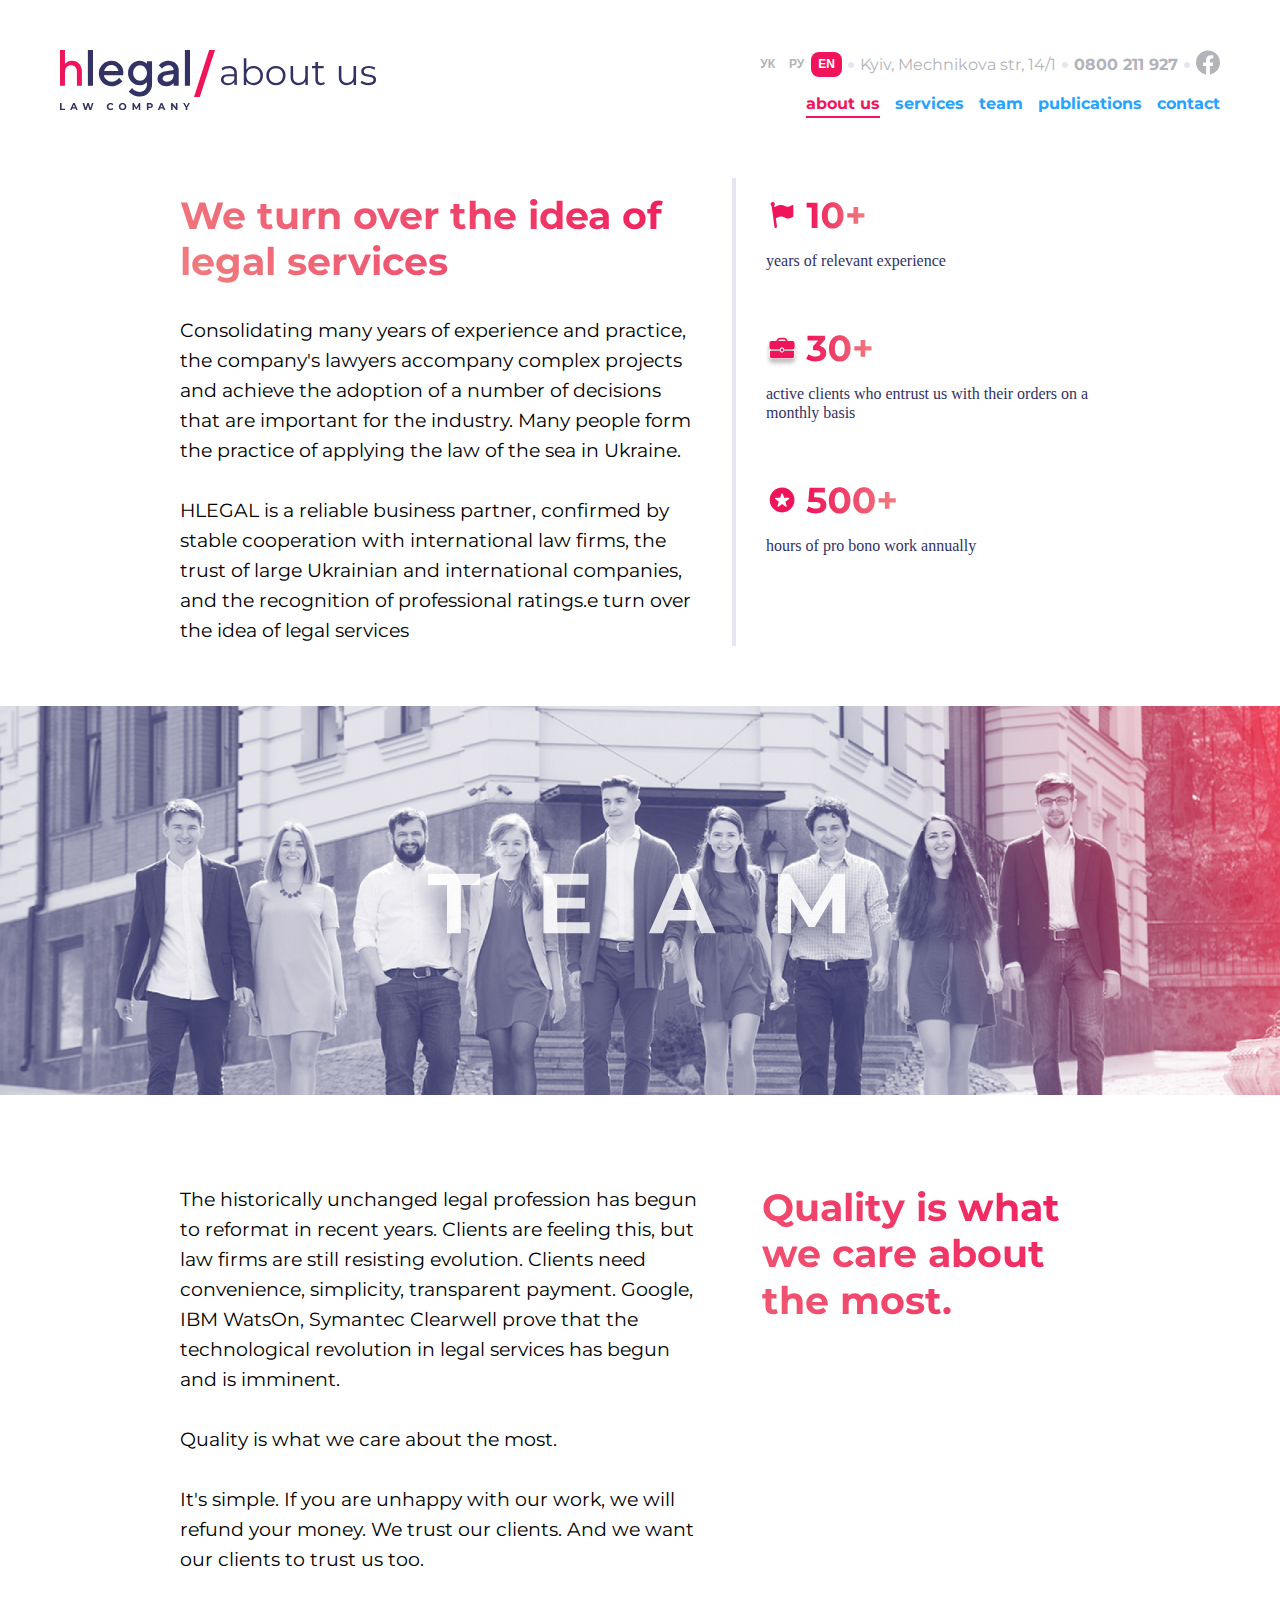
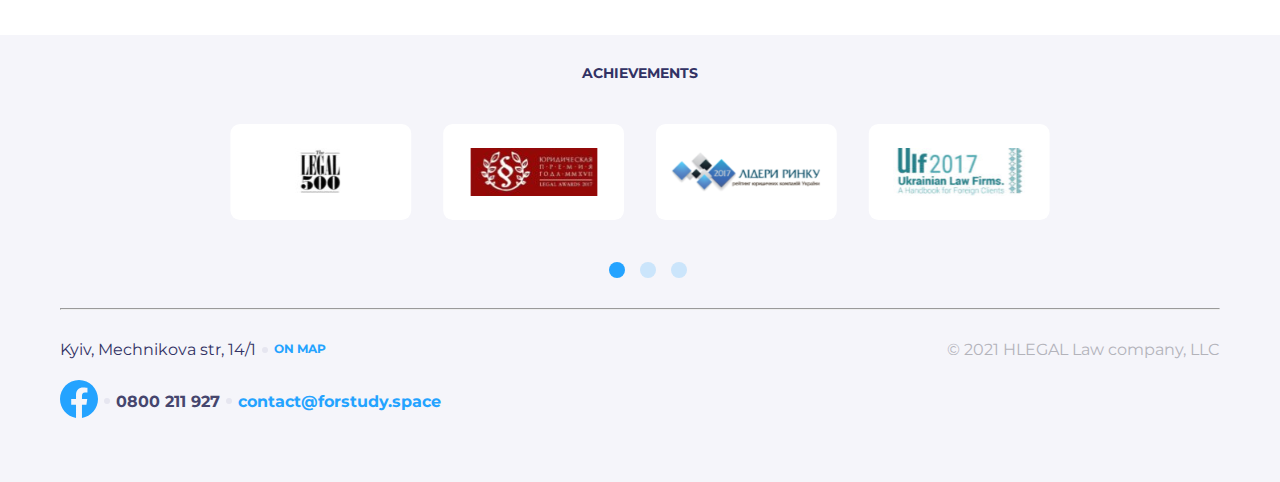
==== pages/about.html @ b64342c0 "all changes added to file" ====
<!DOCTYPE html>
<html lang="en">
<head>
    <meta charset="UTF-8">
    <meta name="viewport" content="width=device-width, initial-scale=1.0">
    <title>About</title>
    <link rel="stylesheet" href="../css/about.css">
</head>
<body>
    <header class="header-light">
        <div class="header-left">
            <div class="header-logo"><img src="../img_about/Logo.svg" alt="img"></div>
        </div>
        <div class="header-right">
            <div class="header-right-info">
                <div class="header-right-info__buttons">
                    <button class="header-button">УК</button>
                    <button class="header-button">РУ</button>
                    <button class="active">EN</button>
                </div>
                <div class="dot"></div>
                <span>Kyiv, Mechnikova str, 14/1</span>
                <div class="dot"></div>
                <a href="tel:0800 211 927">0800 211 927</a>
                <div class="dot"></div>
                <div class="header-icon">
                    <svg width="24" height="25" viewBox="0 0 24 25" fill="none" xmlns="http://www.w3.org/2000/svg">
                        <path
                            d="M24 12.5733C24 5.90541 18.6274 0.5 12 0.5C5.37258 0.5 0 5.90541 0 12.5733C0 18.5995 4.38823 23.5943 10.125 24.5V16.0633H7.07813V12.5733H10.125V9.91343C10.125 6.88755 11.9165 5.21615 14.6576 5.21615C15.9705 5.21615 17.3438 5.45195 17.3438 5.45195V8.42313H15.8306C14.3399 8.42313 13.875 9.35379 13.875 10.3086V12.5733H17.2031L16.6711 16.0633H13.875V24.5C19.6118 23.5943 24 18.5995 24 12.5733Z"
                            fill="#B3B3BA" />
                    </svg>
                </div>
            </div>
            <div class="header-logo__mobile"><img src="../img_about/mobile.svg" alt=""></div>
            <div class="header-nav">
                <a class="current" href="#">about us</a>
                <a href="#">services</a>
                <a href="#">team</a>
                <a href="#">publications</a>
                <a href="#">contact</a>
            </div>
        </div>
    </header>
    <div class="header-mobile">
        <div class="header-mobile__top">
            <div class="header-right-info__buttons">
                <button class="header-button">УК</button>
                <button class="header-button">РУ</button>
                <button class="active">EN</button>
            </div>
            <a href="tel:0800 211 927">0800 211 927</a>
        </div>
        <div class="header-mobile__bottom">
            <div class="header-mobile__img"><img src="../img_about/mobile.svg" alt="img"></div>
            <ul class="menu">
                <li><a class="menuItem__current" href="#">about us</a></li>
                <li><a class="menuItem" href="#">послуги</a></li>
                <li><a class="menuItem" href="#">команда</a></li>
                <li><a class="menuItem" href="#">публікації</a></li>
                <li><a class="menuItem" href="#">контакти</a></li>
            </ul>
            <button class="hamburger">
                <i class="menuIcon material-icons"><svg xmlns="http://www.w3.org/2000/svg" height="32px" viewBox="0 0 24 24" width="32px" fill="#323264">
                    <path d="M0 0h24v24H0z" fill="none" />
                    <path d="M3 18h18v-2H3v2zm0-5h18v-2H3v2zm0-7v2h18V6H3z" />
                </svg></i>
                <i class="closeIcon material-icons"><svg xmlns="http://www.w3.org/2000/svg" height="32px" viewBox="0 0 24 24" width="32px" fill="#EC6F5D">
                    <path d="M0 0h24v24H0z" fill="none" />
                    <path d="M19 6.41L17.59 5 12 10.59 6.41 5 5 6.41 10.59 12 5 17.59 6.41 19 12 13.41 17.59 19 19 17.59 13.41 12z" />
                </svg></i>
            </button>
        </div>
    </div>
    <section class="main">
        <div class="main-left">
            <h2>We turn over the idea of legal services</h2>
            <p>Consolidating many years of experience and practice, the company's lawyers accompany complex projects and achieve the
            adoption of a number of decisions that are important for the industry. Many people form the practice of applying the law
            of the sea in Ukraine. <br> <br>
            HLEGAL is a reliable business partner, confirmed by stable cooperation with international law firms, the trust of large
            Ukrainian and international companies, and the recognition of professional ratings.e turn over the idea of legal services</p>
        </div>
        <div class="main-right">
            <div class="article">
                <div><img src="../img_about/1.svg" alt="img"></div>
                <p>years of relevant experience</p>
            </div>
            <div class="article">
                <div><img src="../img_about/2.svg" alt="img"></div>
                <p>active clients who entrust us with their orders on a monthly basis</p>
            </div>
            <div class="article">
                <div><img src="../img_about/3.svg" alt="img"></div>
                <p>hours of pro bono work annually</p>
            </div>
        </div>
    </section>
    <section class="team">
      <div class="main_img"><img src="../img_about/main_img.svg" alt="img"></div>
    </section>
    <section class="description">
          <div class="description-left">
           <p>The historically unchanged legal profession has begun to reformat in recent years. Clients are feeling this, but law
              firms are still resisting evolution. Clients need convenience, simplicity, transparent payment. Google, IBM WatsOn,
              Symantec Clearwell prove that the technological revolution in legal services has begun and is imminent. <br> <br>
              Quality is what we care about the most. <br> <br>
              It's simple. If you are unhappy with our work, we will refund your money. We trust our clients. And we want our clients
              to trust us too.</p>
          </div>
          <div class="description-right">
            <h2>Quality is what we care about the most.</h2>
          </div>
    </section>
    <section class="cards">
        <h3>ACHIEVEMENTS</h3>
        <div class="cards-wrapper">
            <div class="card"><img src="../img_about/image.svg" alt="img"></div>
            <div class="card"><img src="../img_about/image 2.svg" alt="img"></div>
            <div class="card"><img src="../img_about/image 3.svg" alt="img"></div>
            <div class="card"><img src="../img_about/image 4.svg" alt="img"></div>
        </div>
        <div class="divider">
            <div class="current"></div>
            <div></div>
            <div></div>
        </div>
        <div class="divider-mobile">
            <div class="current"></div>
            <div></div>
            <div></div>
            <div></div>
            <div></div>
            <div></div>
        </div>
    </section>
<footer>
    <hr>
    <section class="footer-info">
        <div class="footer-left">
            <div class="footer-left__top">
                <span>Kyiv, Mechnikova str, 14/1</span>
                <div class="dot"></div>
                <a href="https://www.google.com/maps" target="_blank">ON MAP</a>
            </div>
            <div class="footer-left__bottom">
                <div class="footer-bottom__img"><svg width="38" height="38" viewBox="0 0 38 38" fill="none"
                        xmlns="http://www.w3.org/2000/svg">
                        <g clip-path="url(#clip0_121915_860)">
                            <path
                                d="M38 19.1161C38 8.55857 29.4934 0 19 0C8.50658 0 0 8.55857 0 19.1161C0 28.6575 6.94803 36.5659 16.0312 38V24.6419H11.207V19.1161H16.0312V14.9046C16.0312 10.1136 18.8678 7.46723 23.2078 7.46723C25.2866 7.46723 27.4609 7.84059 27.4609 7.84059V12.545H25.0651C22.7048 12.545 21.9688 14.0185 21.9688 15.5302V19.1161H27.2383L26.3959 24.6419H21.9688V38C31.052 36.5659 38 28.6575 38 19.1161Z"
                                fill="#24A3FF" />
                        </g>
                        <defs>
                            <clipPath id="clip0_121915_860">
                                <rect width="38" height="38" fill="white" />
                            </clipPath>
                        </defs>
                    </svg></div>
                <div class="dot"></div>
                <a href="tel:0800 211 927">0800 211 927</a>
                <div class="dot"></div>
                <span><a class="footer-form" href="#">contact@forstudy.space</a></span>
            </div>
        </div>
        <div class="footer-right">© 2021 HLEGAL Law company, LLC</div>
    </section>
</footer>
<script>
    const menu = document.querySelector(".menu");
        const menuItems = document.querySelectorAll(".menuItem");
        const hamburger = document.querySelector(".hamburger");
        const closeIcon = document.querySelector(".closeIcon");
        const menuIcon = document.querySelector(".menuIcon");

        function toggleMenu() {
            if (menu.classList.contains("showMenu")) {
                menu.classList.remove("showMenu");
                closeIcon.style.display = "none";
                menuIcon.style.display = "block";
            } else {
                menu.classList.add("showMenu");
                closeIcon.style.display = "block";
                menuIcon.style.display = "none";
            }
        }

        hamburger.addEventListener("click", toggleMenu);

        menuItems.forEach(
            function (menuItem) {
                menuItem.addEventListener("click", toggleMenu);
            }
        )
</script>
</body>
</html>
---- css/about.css ----
* {
  padding: 0;
  margin: 0;
  box-sizing: border-box;
  cursor: pointer;
}

@font-face {
  font-family: Montserrat-Bold;
  src: url(../fonts/Montserrat-Bold.ttf);
}
@font-face {
  font-family: Montserrat-Regular;
  src: url(../fonts/Montserrat-Regular.ttf);
}
.dot {
  width: 6px;
  height: 6px;
  background-color: #E6E6F0;
  border-radius: 15px;
  margin: 6px;
}

.active {
  background-color: #F0145A;
  display: inline-block;
  color: #fff;
  padding: 5px 7px 5px 7px;
  border: none;
  border-radius: 8px;
  font-size: 12px;
  line-height: 14.6px;
  font-weight: 700;
  transition-duration: 0.4s;
}

.active:hover {
  background: #F5F5FA;
  border: none;
  border-radius: 8px;
  color: #B3B3BA;
}

.header-light {
  min-height: 0.05%;
  display: flex;
  justify-content: space-between;
}
@media screen and (max-width: 5000px) {
  .header-light .header-logo__mobile {
    display: none;
  }
}
@media screen and (max-width: 930px) {
  .header-light {
    justify-content: center;
    align-items: flex-start;
  }
  .header-light .header-logo {
    display: none;
  }
  .header-light .header-logo__mobile {
    display: block;
    padding: 30px 0 15px 0;
  }
}
@media screen and (max-width: 640px) {
  .header-light {
    display: none;
  }
}
.header-light .header-logo {
  padding-top: 50px;
  padding-left: 60px;
}
@media screen and (max-width: 640px) {
  .header-light .header-logo__mobile {
    display: none;
  }
}
.header-light .header-right {
  display: flex;
  flex-direction: column;
}
@media screen and (max-width: 768px) {
  .header-light .header-right .header-right-info {
    padding: 0 auto;
  }
}
.header-light .header-right .header-right-info {
  display: flex;
  flex-direction: row;
  align-items: center;
  padding: 50px 60px 0 0;
}
.header-light .header-right .header-right-info .header-right-info__buttons {
  display: flex;
}
.header-light .header-right .header-right-info .header-right-info__buttons .header-button {
  background: transparent;
  color: #B3B3BA;
  padding: 5px 7px 5px 7px;
  border: none;
  border-radius: 8px;
  text-decoration: none;
  font-size: 12px;
  line-height: 14.6px;
  font-weight: 700;
  transition: 0.4s;
}
.header-light .header-right .header-right-info .header-right-info__buttons .header-button:hover {
  background: #F5F5FA;
  border: none;
  border-radius: 8px;
}
.header-light .header-right .header-right-info span {
  font-family: Montserrat-Regular;
  font-size: 16px;
  font-weight: 400;
  padding: 2.5px 0;
  color: #B3B3BA;
}
.header-light .header-right .header-right-info a {
  text-decoration: none;
  font-family: Montserrat-Bold;
  font-size: 16px;
  font-weight: 700;
  color: #B3B3BA;
}
.header-light .header-right .header-right-info .header-icon:hover svg path {
  fill: #F0145A;
}
.header-light .header-right .header-nav {
  align-self: flex-end;
  padding-right: 60px;
  display: flex;
  flex-direction: row;
  grid-gap: 15px;
  padding-top: 15px;
}
@media screen and (max-width: 930px) {
  .header-light .header-right .header-nav {
    align-self: unset;
  }
}
.header-light .header-right .header-nav a {
  padding: 0 0 3px 0;
  font-family: Montserrat-Bold;
  font-weight: 700;
  font-size: 16px;
  text-decoration: none;
  color: #24A3FF;
  border-bottom: 2px solid transparent;
  transition-duration: 0.4s ease;
}
.header-light .header-right .header-nav a:hover {
  border-bottom: 2px solid #24A3FF;
}
.header-light .header-right .header-nav .current {
  color: #F0145A;
  border-bottom: 2px solid #F0145A;
}
.header-light .header-right .header-nav .current:hover {
  border-bottom: 2px solid #F0145A;
}

.header-mobile {
  display: flex;
  flex-direction: column;
  width: 100%;
}
@media screen and (max-width: 768px) {
  .header-mobile {
    display: none;
  }
}
@media screen and (max-width: 5000px) {
  .header-mobile {
    display: none;
  }
}
@media screen and (max-width: 640px) {
  .header-mobile {
    display: block;
  }
}
.header-mobile .header-mobile__top {
  display: flex;
  flex-direction: row;
  justify-content: space-between;
  align-items: center;
  background-color: #F5F5FA;
  padding: 12.5px 15px;
}
.header-mobile .header-mobile__top .header-button {
  background: transparent;
  color: #B3B3BA;
  padding: 5px 7px 5px 7px;
  border: none;
  border-radius: 8px;
  text-decoration: none;
  font-size: 12px;
  line-height: 14.6px;
  font-weight: 700;
  transition: 0.4s;
}
.header-mobile .header-mobile__top .header-button:hover {
  background: #ffffff;
  border: none;
  border-radius: 8px;
}
.header-mobile .header-mobile__top .active:hover {
  background: #ffffff;
  border: none;
  border-radius: 8px;
  color: #B3B3BA;
}
.header-mobile .header-mobile__top a {
  text-decoration: none;
  font-family: Montserrat-Bold;
  font-size: 16px;
  font-weight: 700;
  color: #B3B3BA;
}
.header-mobile .header-mobile__bottom {
  display: flex;
  flex-direction: row;
  justify-content: space-between;
  align-items: center;
  padding: 0 15px;
  position: relative;
  width: 100%;
}
.header-mobile .header-mobile__bottom .header-mobile__img {
  padding-top: 5px;
}
.header-mobile .header-mobile__bottom .menuItem {
  display: block;
  margin: 15px 5px;
  font-size: 24px;
  font-weight: 700;
  color: #24A3FF;
  text-decoration: none;
  padding: 7px 0;
  background-color: #F5F5FA;
  border-radius: 12px;
  text-align: center;
  font-family: Montserrat-Bold;
}
.header-mobile .header-mobile__bottom .menuItem:hover {
  background-color: #E6E6F0;
}
.header-mobile .header-mobile__bottom .menuItem__current {
  display: block;
  margin: 32px 5px 15px 5px;
  font-size: 24px;
  font-weight: 700;
  color: #F0145A;
  text-decoration: none;
  padding: 7px 0;
  background-color: #F5F5FA;
  border-radius: 12px;
  text-align: center;
  font-family: Montserrat-Bold;
}
.header-mobile .header-mobile__bottom .menuItem__current:hover {
  background-color: #E6E6F0;
}
.header-mobile .header-mobile__bottom .hamburger {
  position: absolute;
  z-index: 100;
  right: 16px;
  border: none;
  background: white;
  cursor: pointer;
  transition: 0.4s ease;
}
.header-mobile .header-mobile__bottom .hamburger:hover {
  background: #E6E6F0;
  border-radius: 8px;
}
.header-mobile .header-mobile__bottom .closeIcon {
  display: none;
  transition: 0.4s ease;
  background: #FFFFFF;
}
.header-mobile .header-mobile__bottom .closeIcon:hover {
  background: #FFFFFF;
  border: none;
  border-radius: 8px;
}
.header-mobile .header-mobile__bottom .menu {
  position: fixed;
  transform: translateY(-100%);
  transition: transform 0.6s;
  top: 0;
  left: 0;
  right: 0;
  bottom: 50;
  z-index: 0;
  background: #FFFFFF;
  color: white;
  list-style: none;
  padding: 64px 12px;
  margin: 0 1px;
  width: 100%;
  border-radius: 12px 12px 0 0;
}
.header-mobile .header-mobile__bottom .showMenu {
  transform: translateY(50px);
}

.main {
  display: flex;
  flex-direction: row;
  text-align: start;
  min-width: none;
  width: 100%;
  padding: 60px 180px;
}
.main .main-left {
  display: flex;
  flex-direction: column;
  width: 60%;
  align-items: flex-start;
  padding-right: 30px;
}
.main .main-left h2 {
  font-size: 38px;
  font-weight: 700;
  font-family: Montserrat-Bold;
  background: linear-gradient(45deg, #EF8080, #F0145A);
  background-clip: text;
  -webkit-background-clip: text;
  -webkit-text-fill-color: transparent;
  padding-top: 15px;
  line-height: 46.32px;
}
.main .main-left p {
  min-width: 100%;
  font-size: 19px;
  font-weight: 400;
  font-family: Montserrat-Regular;
  color: #000000;
  line-height: 30px;
  max-width: 40vh;
  padding-top: 30px;
}
.main .main-right {
  display: flex;
  flex-direction: column;
  width: 40%;
  padding-left: 30px;
  border-left: 4px solid #E6E6F0;
}
.main .main-right .article {
  display: flex;
  justify-content: space-between;
  flex-direction: column;
  padding-top: 15px;
}
.main .main-right .article p {
  padding: 10px 0 40px 0;
  color: #323264;
  font-family: Motserrat-Regular;
  font-size: 16px;
  font-weight: 400px;
  line-height: 19.5px;
}

@media screen and (max-width: 1200px) {
  .main {
    padding: 60px;
  }
}
@media screen and (max-width: 786px) {
  .main {
    display: flex;
    flex-direction: column;
  }
  .main .main-left {
    width: 100%;
  }
  .main .main-right {
    width: 100%;
    padding-top: 30px;
  }
  .main h2 {
    font-size: 30px;
    line-height: 36.57px;
  }
  .main p {
    padding-bottom: 30px;
  }
}
.team {
  width: 100%;
  display: flex;
}
.team .main_img {
  width: 100%;
  display: flex;
}
.team .main_img img {
  background-size: cover;
  width: 100%;
}

.description {
  display: flex;
  flex-direction: row;
  padding: 60px 180px;
  width: 100%;
}
.description .description-left {
  display: flex;
  width: 60%;
}
.description .description-left p {
  font-size: 19px;
  font-weight: 400;
  font-family: Montserrat-Regular;
  color: #000000;
  line-height: 30px;
  max-width: 40vh;
  text-align: start;
  padding-top: 30px;
  min-width: 100%;
  padding-right: 30px;
}
.description .description-right {
  width: 40%;
  display: flex;
}
.description .description-right h2 {
  font-size: 38px;
  font-weight: 700;
  font-family: Montserrat-Bold;
  background: linear-gradient(45deg, #EF8080, #F0145A);
  background-clip: text;
  -webkit-background-clip: text;
  -webkit-text-fill-color: transparent;
  padding-top: 30px;
  line-height: 46.32px;
  text-align: start;
  padding-left: 30px;
}

@media screen and (max-width: 1200px) {
  .description {
    padding: 60px;
  }
}
@media screen and (max-width: 786px) {
  .description {
    display: flex;
    flex-direction: column;
  }
  .description .description-left {
    width: 100%;
  }
  .description .description-right {
    width: 100%;
  }
  .description .description-right h2 {
    padding-left: 0;
    font-size: 30px;
    line-height: 36.57px;
  }
}
.cards {
  display: flex;
  flex-direction: column;
  justify-content: center;
  align-items: center;
  background-color: #F5F5FA;
  width: 100%;
}
.cards h3 {
  font-family: Montserrat-Bold;
  font-size: 14px;
  font-weight: 700;
  line-height: 17px;
  color: #323264;
  padding-top: 30px;
}
.cards .cards-wrapper {
  display: grid;
  grid-template-columns: repeat(4, 1fr);
  align-items: center;
  justify-content: center;
  gap: 40px;
  padding: 30px 0;
  width: 80%;
}
.cards .cards-wrapper .card {
  display: flex;
  padding: 30px 0;
  background-color: #FFFFFF;
  align-items: center;
  justify-content: center;
  border-radius: 12px;
}
.cards .divider {
  display: flex;
  flex-direction: row;
}
.cards .divider .current {
  width: 16px;
  height: 16px;
  border-radius: 100%;
  background-color: #24A3FF;
}
.cards .divider div {
  width: 16px;
  height: 16px;
  border-radius: 100%;
  background-color: rgba(36, 164, 255, 0.2);
  margin-left: 15px;
}
.cards .divider div:hover {
  background-color: rgba(36, 164, 255, 0.6);
}
.cards .divider .current:hover {
  background-color: #24A3FF;
}
.cards .divider-mobile {
  display: flex;
  flex-direction: row;
}
.cards .divider-mobile .current {
  width: 16px;
  height: 16px;
  border-radius: 100%;
  background-color: #24A3FF;
}
.cards .divider-mobile div {
  width: 16px;
  height: 16px;
  border-radius: 100%;
  background-color: rgba(36, 164, 255, 0.2);
  margin-left: 15px;
}
.cards .divider-mobile div:hover {
  background-color: rgba(36, 164, 255, 0.6);
}
.cards .divider-mobile .current:hover {
  background-color: #24A3FF;
}
@media screen and (max-width: 5000px) {
  .cards .divider {
    display: flex;
  }
  .cards .divider-mobile {
    display: none;
  }
}
@media screen and (max-width: 640px) {
  .cards .divider {
    display: none;
  }
  .cards .divider-mobile {
    display: flex;
  }
}

@media screen and (max-width: 1440px) {
  .cards .cards-wrapper {
    transform: scale(0.8);
  }
}
@media screen and (max-width: 640px) {
  .cards {
    display: flex;
    flex-direction: column;
    width: 100%;
    align-items: center;
  }
  .cards .cards-wrapper {
    display: flex;
    flex-direction: row;
    transform: scale(1);
    width: 100%;
  }
  .cards .cards-wrapper .card {
    width: 100%;
    display: none;
  }
  .cards .cards-wrapper .card:first-child {
    display: flex;
    margin: 30px 60px;
  }
}
footer {
  background-color: #F5F5FA;
  padding: 30px 160px;
  width: 100%;
}
@media screen and (max-width: 1500px) {
  footer {
    padding: 30px 60px;
  }
}
footer hr {
  color: rgba(230, 230, 240, 0.1);
  background-color: rgba(245, 245, 250, 0.2);
  width: 100%;
  align-self: center;
  justify-self: center;
}
footer .footer-info {
  display: flex;
  flex-direction: row;
  justify-content: space-between;
  padding: 30px 0;
}
@media screen and (max-width: 790px) {
  footer .footer-info {
    display: flex;
    flex-direction: column;
    justify-content: space-between;
  }
}
footer .footer-info .footer-left {
  display: flex;
  flex-direction: column;
}
footer .footer-info .footer-left .footer-left__top {
  display: flex;
  flex-direction: row;
  align-items: center;
}
@media screen and (max-width: 790px) {
  footer .footer-info .footer-left .footer-left__top {
    display: flex;
    flex-direction: column;
  }
}
footer .footer-info .footer-left .footer-left__top span {
  color: #323264;
  font-family: Montserrat-Regular;
  font-size: 16px;
  font-weight: 400;
  line-height: 19.5px;
}
footer .footer-info .footer-left .footer-left__top a {
  color: #24A3FF;
  text-decoration: none;
  font-size: 12px;
  font-weight: 700;
  font-family: Montserrat-Bold;
  line-height: 14.63px;
}
footer .footer-info .footer-left .footer-left__bottom {
  display: flex;
  flex-direction: row;
  align-items: center;
  padding-top: 21px;
}
@media screen and (max-width: 790px) {
  footer .footer-info .footer-left .footer-left__bottom {
    display: flex;
    flex-direction: column;
  }
}
footer .footer-info .footer-left .footer-left__bottom .footer-bottom__img:hover svg path {
  fill: #F0145A;
}
footer .footer-info .footer-left .footer-left__bottom a {
  color: #46466E;
  font-size: 16px;
  font-weight: 700;
  line-height: 19.5px;
  text-decoration: none;
  font-family: Montserrat-Bold;
}
footer .footer-info .footer-left .footer-left__bottom .footer-form {
  color: #24A3FF;
  font-size: 16px;
  font-weight: 700;
  line-height: 19.5px;
  font-family: Montserrat-Bold;
  transition-duration: 4s ease;
}
footer .footer-info .footer-left .footer-left__bottom .footer-form a {
  text-decoration: none;
}
footer .footer-info .footer-left .footer-left__bottom .footer-form:hover {
  color: #F0145A;
}
footer .footer-info .footer-right {
  color: #B3B3BA;
  font-family: Montserrat-Regular;
  font-size: 16px;
  font-weight: 400;
  line-height: 19.5px;
}
@media screen and (max-width: 790px) {
  footer .footer-info .footer-right {
    align-self: center;
    padding-top: 30px;
  }
}

/*# sourceMappingURL=about.css.map */
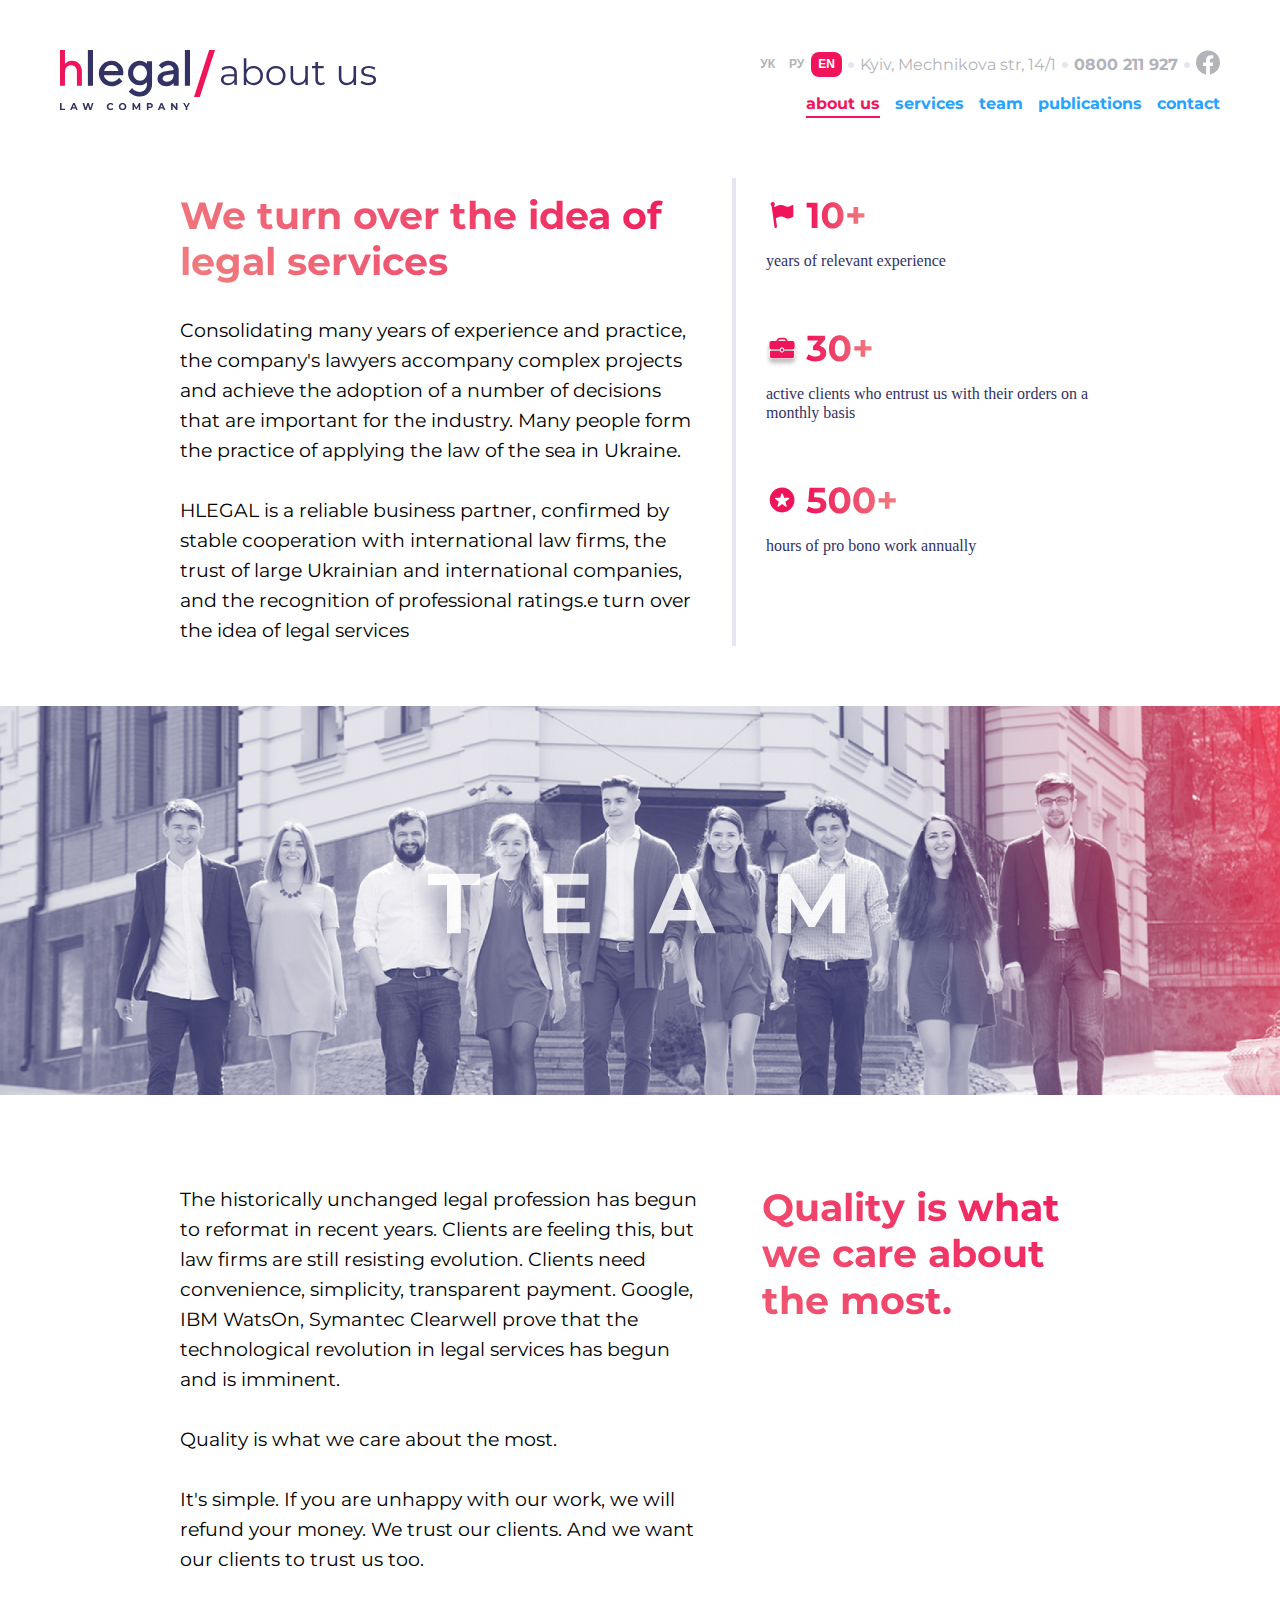
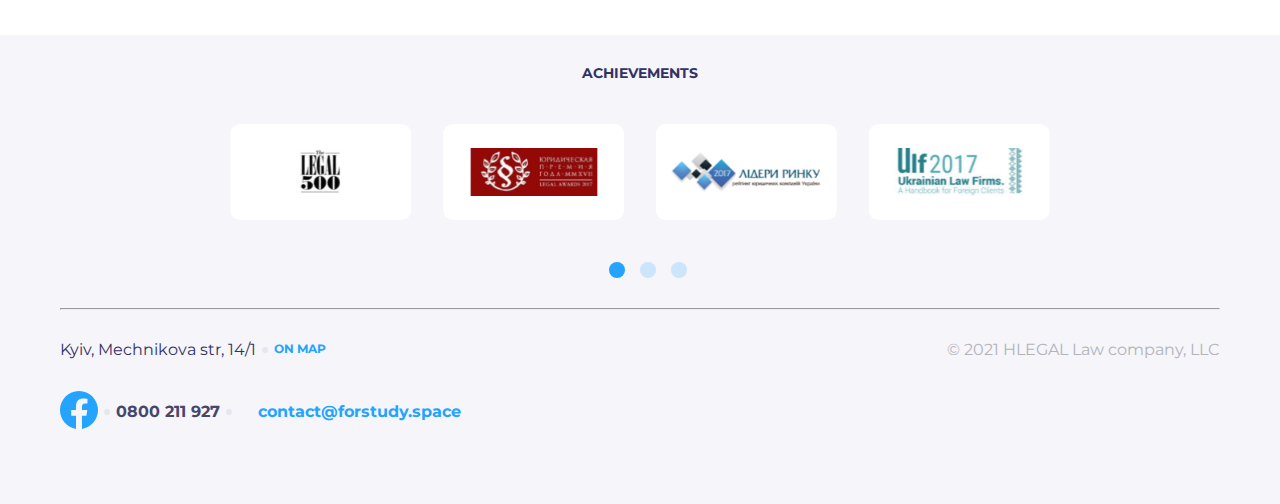
==== commit 2caf8646: "popup added" ====
--- a/pages/about.html
+++ b/pages/about.html
@@ -159,8 +159,28 @@
                 <div class="dot"></div>
                 <a href="tel:0800 211 927">0800 211 927</a>
                 <div class="dot"></div>
-                <span><a class="footer-form" href="#">contact@forstudy.space</a></span>
-            </div>
+
+          <button onclick="document.getElementById('id01').style.display='block'" style="width:auto;"><a class="footer-form" href="#">contact@forstudy.space</a></button>
+          <div id="id01" class="modal">
+        
+             <form class="modal-content animate" action="../action_page.php" method="post">
+        
+                <div class="container">
+                    <span onclick="document.getElementById('id01').style.display='none'" class="close" title="Закрыть Modal">&times;</span>
+                    <h2>We would like to help you</h2>
+                    <input type="text" placeholder="Name" name="uname" required>
+                    <input type="text" placeholder="Message" name="uname" required>
+                    <h3>How to answer you?</h3>
+                    <input type="tel" placeholder="Phone number" name="tel" required>
+                    <input type="email" placeholder="Email" name="email" required>
+        
+                    <button class="submit" type="submit">Send message</button>
+                </div>
+        
+             </form>
+          </div>
+
+        </div>
         </div>
         <div class="footer-right">© 2021 HLEGAL Law company, LLC</div>
     </section>
@@ -191,6 +211,16 @@
                 menuItem.addEventListener("click", toggleMenu);
             }
         )
+
+    var modal = document.getElementById('id01');
+    window.onclick = function (event) {
+            if (event.target == modal) {
+                modal.style.display = "none";
+            }
+        }
+      
 </script>
+
 </body>
+
 </html>--- a/css/about.css
+++ b/css/about.css
@@ -688,6 +688,135 @@
 footer .footer-info .footer-left .footer-left__bottom .footer-form:hover {
   color: #F0145A;
 }
+footer .footer-info .footer-left .footer-left__bottom button {
+  background-color: #F5F5FA;
+  color: white;
+  padding: 14px 20px;
+  margin: 8px 0;
+  border: none;
+  width: 100%;
+}
+footer .footer-info .footer-left .footer-left__bottom input[type=text],
+footer .footer-info .footer-left .footer-left__bottom input[type=tel],
+footer .footer-info .footer-left .footer-left__bottom input[type=email] {
+  width: 100%;
+  padding: 15px;
+  margin: 15px 30px;
+  display: inline-block;
+  border: 1px solid #FFFFFF;
+  background-color: #FFFFFF;
+  border-radius: 12px;
+  color: #B3B3BA;
+  font-family: Montserrat-Regular;
+  font-size: 16px;
+  font-weight: 400;
+  line-height: 26px;
+}
+footer .footer-info .footer-left .footer-left__bottom .imgcontainer {
+  text-align: center;
+  margin: 24px 0 12px 0;
+}
+footer .footer-info .footer-left .footer-left__bottom h2 {
+  font-size: 38px;
+  font-weight: 700;
+  font-family: Montserrat-Bold;
+  line-height: 46.32px;
+  background: linear-gradient(45deg, #F0145A, #EF8080);
+  background-clip: text;
+  -webkit-background-clip: text;
+  -webkit-text-fill-color: transparent;
+  margin: 30px;
+}
+footer .footer-info .footer-left .footer-left__bottom h3 {
+  color: #B3B3BA;
+  font-size: 14px;
+  font-weight: 700;
+  font-family: Montserrat-Regular;
+  line-height: 17.07px;
+  padding: 30px 0 15px 30px;
+}
+footer .footer-info .footer-left .modal {
+  display: none;
+  position: fixed;
+  z-index: 1;
+  left: 0;
+  right: 0;
+  top: 50%;
+  bottom: 0;
+  width: 50%;
+  height: 50%;
+  overflow: auto;
+  background-color: #F5F5FA;
+  padding-top: 30px;
+  border-radius: 12px;
+}
+@media screen and (max-width: 760px) {
+  footer .footer-info .footer-left .modal {
+    transform: scale(0.8);
+    width: 100%;
+  }
+}
+footer .footer-info .footer-left .modal .modal-content {
+  background-color: #F5F5FA;
+  width: 90%;
+  position: relative;
+}
+footer .footer-info .footer-left .modal .modal-content .close {
+  position: absolute;
+  right: 15px;
+  top: 0;
+  color: red;
+  font-size: 35px;
+  font-weight: bold;
+  border: 1px solid transparent;
+  transition-duration: 0.4s;
+  padding: 1px 3px;
+}
+footer .footer-info .footer-left .modal .close:hover,
+footer .footer-info .footer-left .modal .close:focus {
+  position: absolute;
+  right: 15px;
+  top: 0;
+  color: red;
+  cursor: pointer;
+  border: none;
+  border: 1px solid transparent;
+  background-color: #E6E6F0;
+  padding: 1px 3px;
+  border-radius: 8px;
+}
+footer .footer-info .footer-left .modal .submit {
+  background-color: #24A3FF;
+  color: #ffffff;
+  padding: 18px;
+  text-align: center;
+  font-family: Montserrat-Regular;
+  font-size: 16px;
+  font-weight: 700;
+  line-height: 19.5px;
+  margin: 30px;
+  border-radius: 12px;
+}
+footer .footer-info .footer-left .modal .animate {
+  -webkit-animation: animatezoom 0.6s;
+  animation: animatezoom 0.6s;
+}
+@-webkit-keyframes animatezoom {
+  from {
+    -webkit-transform: scale(0);
+  }
+  to {
+    -webkit-transform: scale(1);
+  }
+}
+@keyframes animatezoom {
+  from {
+    transform: scale(0);
+  }
+  to {
+    transform: scale(1);
+  }
+}
 footer .footer-info .footer-right {
   color: #B3B3BA;
   font-family: Montserrat-Regular;
